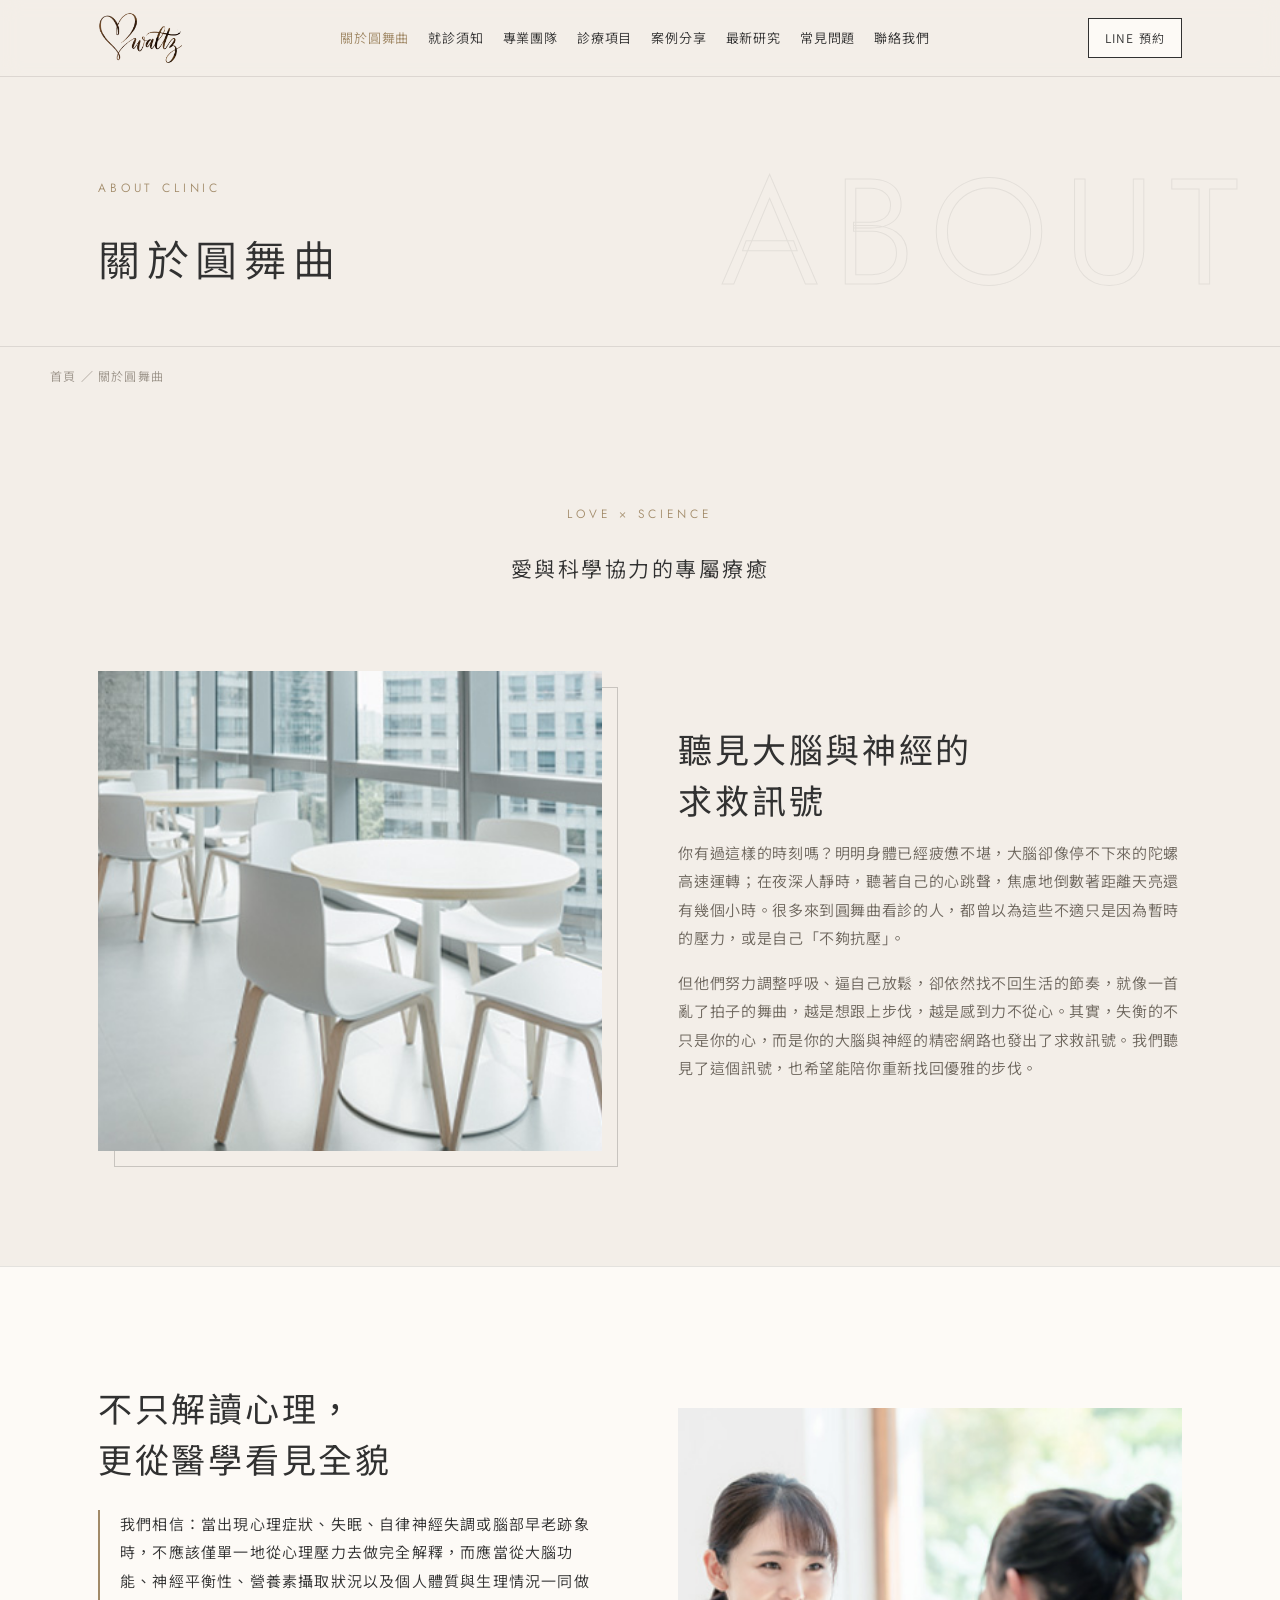
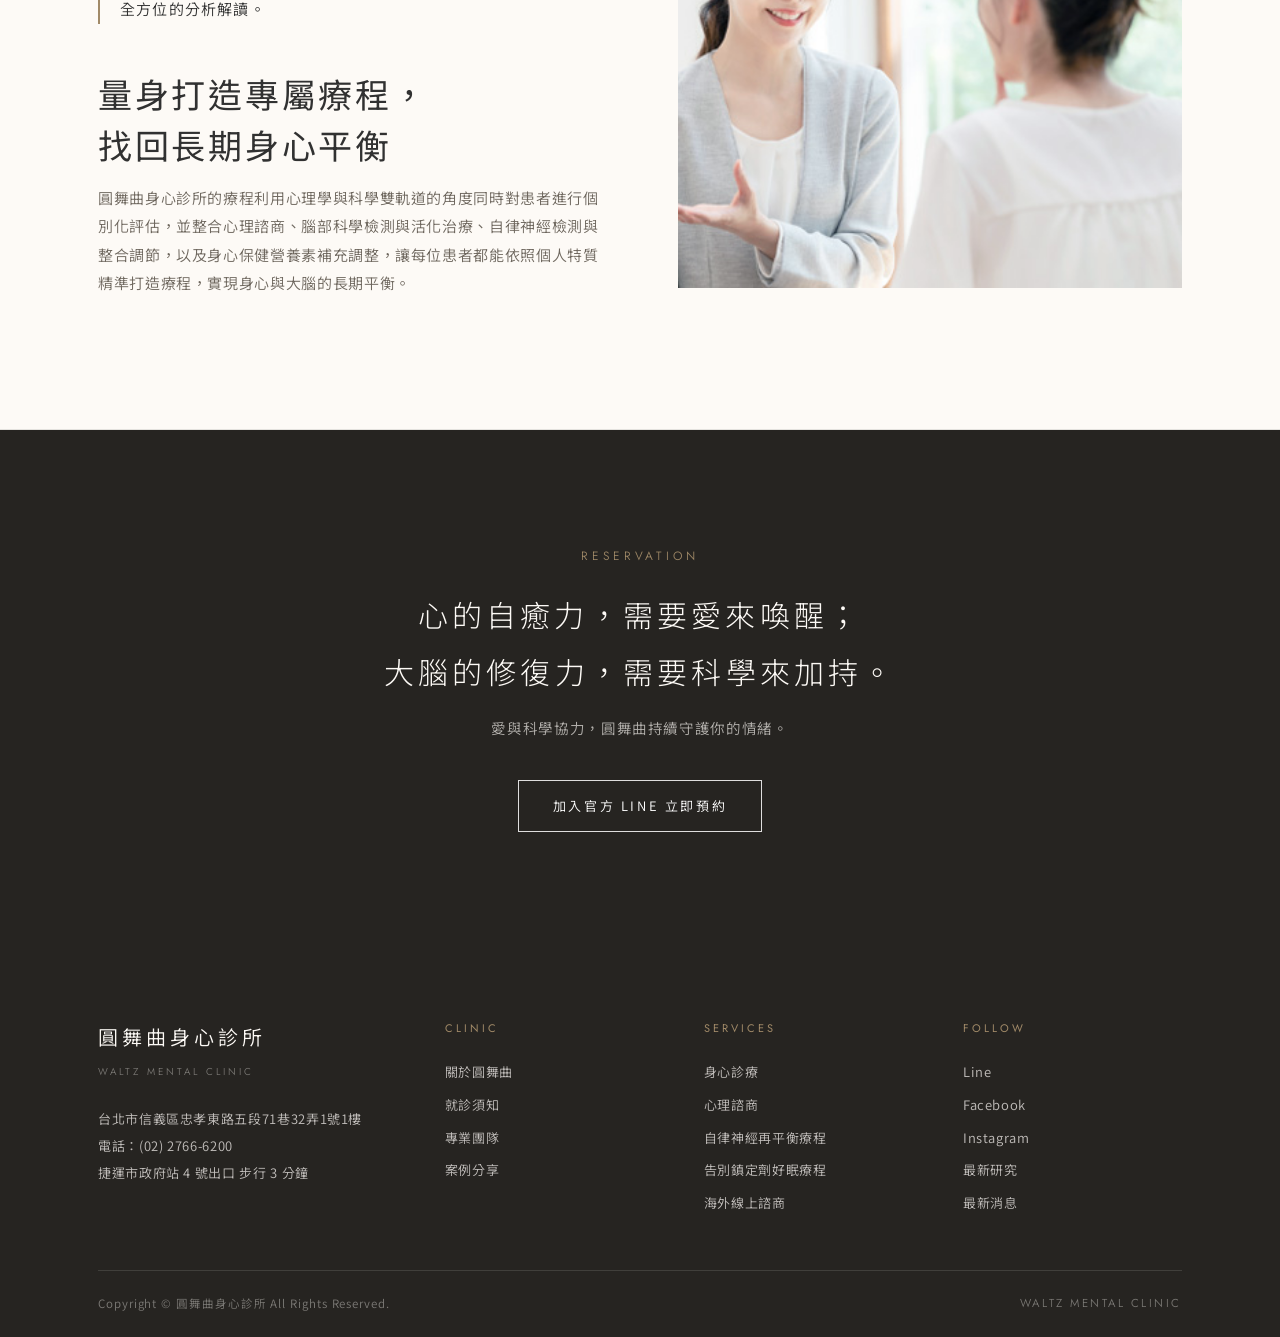
==== about.html @ 3dc19c8d "圓舞曲身心診所網站：補上 css/js/images/media 資源資料夾 Co-Authored-By: Claude Fable 5 <noreply@anthropic.com>" ====
<!DOCTYPE html>
<html lang="zh-Hant">
<head>
<meta charset="UTF-8">
<meta name="viewport" content="width=device-width, initial-scale=1.0">
<title>關於圓舞曲｜圓舞曲身心診所</title>
<link rel="preconnect" href="https://fonts.googleapis.com">
<link href="https://fonts.googleapis.com/css2?family=Jost:wght@300;400;500&family=Noto+Sans+TC:wght@300;400;500&display=swap" rel="stylesheet">
<link rel="stylesheet" href="css/style.css">
</head>
<body>

<header>
  <div class="wrap nav">
    <a class="brand" href="index.html"><img src="images/logo-script.png" alt="Waltz 圓舞曲身心診所"></a>
    <nav class="menu">
      <a href="about.html" class="active">關於圓舞曲</a>
      <a href="instructions.html">就診須知</a>
      <a href="team.html">專業團隊</a>
      <a href="service.html">診療項目</a>
      <a href="cases.html">案例分享</a>
      <a href="blog.html">最新研究</a>
      <a href="faq.html">常見問題</a>
      <a href="contact.html">聯絡我們</a>
    </nav>
    <a class="nav-cta" href="https://line.me/R/ti/p/@098affux" target="_blank">LINE 預約</a>
    <button class="menu-toggle" aria-label="選單">☰</button>
  </div>
</header>

<section class="page-head">
  <div class="wrap">
    <div class="eyebrow">About Clinic</div>
    <h1>關於圓舞曲</h1>
  </div>
  <div class="watermark">About</div>
</section>
<div class="wrap crumbs"><a href="index.html">首頁</a> ／ 關於圓舞曲</div>

<section class="section statement reveal" style="padding-bottom:clamp(48px,6vw,80px)">
  <div class="wrap">
    <div class="eyebrow">Love × Science</div>
    <p>愛與科學協力的專屬療癒</p>
  </div>
</section>

<section class="section" style="padding-top:0">
  <div class="wrap split">
    <div class="pic reveal"><img src="images/about-1.jpg" alt="聽見大腦與神經的求救訊號"></div>
    <div class="txt reveal">
      <h2 class="sec-title">聽見大腦與神經的<br>求救訊號</h2>
      <p>你有過這樣的時刻嗎？明明身體已經疲憊不堪，大腦卻像停不下來的陀螺高速運轉；在夜深人靜時，聽著自己的心跳聲，焦慮地倒數著距離天亮還有幾個小時。很多來到圓舞曲看診的人，都曾以為這些不適只是因為暫時的壓力，或是自己「不夠抗壓」。</p>
      <p>但他們努力調整呼吸、逼自己放鬆，卻依然找不回生活的節奏，就像一首亂了拍子的舞曲，越是想跟上步伐，越是感到力不從心。其實，失衡的不只是你的心，而是你的大腦與神經的精密網路也發出了求救訊號。我們聽見了這個訊號，也希望能陪你重新找回優雅的步伐。</p>
    </div>
  </div>
</section>

<section class="section" style="background:var(--paper); border-top:1px solid var(--line-soft); border-bottom:1px solid var(--line-soft)">
  <div class="wrap split">
    <div class="txt reveal">
      <h2 class="sec-title">不只解讀心理，<br>更從醫學看見全貌</h2>
      <blockquote>我們相信：當出現心理症狀、失眠、自律神經失調或腦部早老跡象時，不應該僅單一地從心理壓力去做完全解釋，而應當從大腦功能、神經平衡性、營養素攝取狀況以及個人體質與生理情況一同做全方位的分析解讀。</blockquote>
      <h2 class="sec-title" style="margin-top:44px">量身打造專屬療程，<br>找回長期身心平衡</h2>
      <p>圓舞曲身心診所的療程利用心理學與科學雙軌道的角度同時對患者進行個別化評估，並整合心理諮商、腦部科學檢測與活化治療、自律神經檢測與整合調節，以及身心保健營養素補充調整，讓每位患者都能依照個人特質精準打造療程，實現身心與大腦的長期平衡。</p>
    </div>
    <div class="pic reveal"><img src="images/about-2.jpg" alt="量身打造專屬療程"></div>
  </div>
</section>

<section class="section cta-band">
  <div class="wrap reveal">
    <div class="eyebrow">Reservation</div>
    <h2>心的自癒力，需要愛來喚醒；<br>大腦的修復力，需要科學來加持。</h2>
    <p>愛與科學協力，圓舞曲持續守護你的情緒。</p>
    <a class="btn light" href="https://line.me/R/ti/p/@098affux" target="_blank">加入官方 LINE 立即預約</a>
  </div>
</section>

<footer>
  <div class="wrap">
    <div class="foot-main">
      <div class="foot-brand">
        <div class="zh">圓舞曲身心診所</div>
        <div class="latin">Waltz Mental Clinic</div>
        <p>台北市信義區忠孝東路五段71巷32弄1號1樓<br>電話：(02) 2766-6200<br>捷運市政府站 4 號出口 步行 3 分鐘</p>
      </div>
      <div>
        <h4>Clinic</h4>
        <ul>
          <li><a href="about.html">關於圓舞曲</a></li>
          <li><a href="instructions.html">就診須知</a></li>
          <li><a href="team.html">專業團隊</a></li>
          <li><a href="cases.html">案例分享</a></li>
        </ul>
      </div>
      <div>
        <h4>Services</h4>
        <ul>
          <li><a href="service.html">身心診療</a></li>
          <li><a href="service.html">心理諮商</a></li>
          <li><a href="service.html">自律神經再平衡療程</a></li>
          <li><a href="service.html">告別鎮定劑好眠療程</a></li>
          <li><a href="service.html">海外線上諮商</a></li>
        </ul>
      </div>
      <div>
        <h4>Follow</h4>
        <ul>
          <li><a href="https://line.me/R/ti/p/@098affux" target="_blank">Line</a></li>
          <li><a href="https://www.facebook.com/waltzmental" target="_blank">Facebook</a></li>
          <li><a href="https://www.instagram.com/waltzmental/" target="_blank">Instagram</a></li>
          <li><a href="blog.html">最新研究</a></li>
          <li><a href="news.html">最新消息</a></li>
        </ul>
      </div>
    </div>
    <div class="foot-bottom">
      <span>Copyright © 圓舞曲身心診所 All Rights Reserved.</span>
      <span class="en">Waltz Mental Clinic</span>
    </div>
  </div>
</footer>

<script src="js/main.js"></script>
</body>
</html>
---- css/style.css ----
/* ============================================================
   圓舞曲身心診所 — Waltz Mental Clinic
   Design system: warm cream / charcoal, editorial minimal
   ============================================================ */

:root{
  --cream:      #F3EEE8;   /* 頁面底色 */
  --paper:      #FDFAF6;   /* 卡片、亮面 */
  --ink:        #313131;   /* 主要文字 */
  --ink-soft:   #6E675E;   /* 次要文字 */
  --ink-faint:  #9C948A;   /* 註記 */
  --line:       rgba(49,49,49,.22);
  --line-soft:  rgba(49,49,49,.12);
  --accent:     #A18A68;   /* 暖金棕，僅點綴 */
  --dark:       #262421;   /* 深色區塊 */
  --font-latin: "Jost", sans-serif;
  --font-tc:    "Noto Sans TC", "PingFang TC", "Microsoft JhengHei", sans-serif;
}

*{ margin:0; padding:0; box-sizing:border-box; }
html{ scroll-behavior:smooth; }
body{
  background:var(--cream);
  color:var(--ink);
  font-family:var(--font-tc);
  font-weight:350;
  font-size:16px;
  line-height:1.9;
  letter-spacing:.04em;
  -webkit-font-smoothing:antialiased;
}
img{ max-width:100%; display:block; }
a{ color:inherit; text-decoration:none; transition:opacity .25s, color .25s, background .25s; }
a:hover{ opacity:.65; }
ul{ list-style:none; }

/* ---------- typography ---------- */
.en{ font-family:var(--font-latin); letter-spacing:.22em; text-transform:uppercase; }
.eyebrow{
  font-family:var(--font-latin);
  font-size:12px; letter-spacing:.32em; text-transform:uppercase;
  color:var(--accent); margin-bottom:18px;
}
h1,h2,h3{ font-weight:400; letter-spacing:.08em; }
.sec-title{ font-size:clamp(24px,3.2vw,34px); line-height:1.5; margin-bottom:14px; }
.sec-sub{ color:var(--ink-soft); font-size:15px; max-width:640px; }

/* ---------- layout ---------- */
.wrap{ max-width:1180px; margin:0 auto; padding:0 clamp(20px,4vw,48px); }
.section{ padding:clamp(72px,9vw,130px) 0; }
.hairline{ border:none; border-top:1px solid var(--line-soft); }

/* ---------- header ---------- */
header{
  position:sticky; top:0; z-index:100;
  background:rgba(243,238,232,.92); backdrop-filter:blur(10px);
  border-bottom:1px solid var(--line-soft);
}
.nav{
  display:flex; align-items:center; justify-content:space-between;
  height:76px;
}
.brand{ display:flex; align-items:center; flex-shrink:0; }
.brand img{ height:52px; width:auto; display:block; }
nav.menu{
  display:flex; gap:clamp(10px,1.5vw,22px);
  font-size:13px; letter-spacing:.06em; white-space:nowrap;
}
nav.menu a.active{ color:var(--accent); }
.nav-cta{
  font-size:12px; letter-spacing:.1em; white-space:nowrap; flex-shrink:0;
  border:1px solid var(--ink); padding:8px 16px;
  background:var(--paper);
}
.nav-cta:hover{ background:var(--ink); color:var(--paper); opacity:1; }
.menu-toggle{ display:none; background:none; border:none; font-size:22px; cursor:pointer; color:var(--ink); }

/* ---------- page head (inner pages, typographic) ---------- */
.page-head{
  padding:clamp(56px,8vw,100px) 0 clamp(30px,4vw,48px);
  border-bottom:1px solid var(--line-soft);
  position:relative; overflow:hidden;
}
.page-head h1{ font-size:clamp(28px,4vw,42px); letter-spacing:.16em; font-weight:350; }
.page-head .watermark{
  position:absolute; right:clamp(-30px,2vw,60px); bottom:-28px;
  font-family:var(--font-latin); font-size:clamp(70px,12vw,150px);
  letter-spacing:.1em; text-transform:uppercase;
  color:transparent; -webkit-text-stroke:1px rgba(49,49,49,.08);
  pointer-events:none; user-select:none; white-space:nowrap;
}
.crumbs{ font-size:12px; color:var(--ink-faint); letter-spacing:.1em; padding:18px 0 0; }
.crumbs a:hover{ color:var(--accent); opacity:1; }

/* ---------- hero (home, video banner: text left / video right) ---------- */
.hero-v{
  position:relative; height:clamp(300px,36vw,400px);
  overflow:hidden; border-bottom:1px solid var(--line-soft);
  background:var(--cream);
}
.hero-v video{
  position:absolute; top:0; right:0; height:100%; width:62%;
  object-fit:cover; object-position:center;
  filter:sepia(.08) saturate(.92);
}
.hero-v .veil{
  position:absolute; inset:0;
  background:
    linear-gradient(90deg, var(--cream) 34%, rgba(243,238,232,.55) 46%, rgba(243,238,232,0) 60%),
    linear-gradient(to bottom, rgba(243,238,232,0) 82%, rgba(243,238,232,.5) 100%);
}
.hero-v .txt{
  position:relative; z-index:2; height:100%;
  display:flex; align-items:center;
}
.hero-v .txt .wrap{ width:100%; }
.hero-v h1{
  font-size:clamp(26px,3.4vw,38px); line-height:1.6;
  letter-spacing:.14em; margin-bottom:16px; font-weight:300; color:var(--ink);
}
.hero-v h1 .accent{ color:var(--accent); }
.hero-v p{
  font-size:14.5px; line-height:2.1; color:var(--ink-soft);
  margin-bottom:26px; max-width:430px;
}
.hero-v .rule{ width:48px; height:1px; background:var(--accent); margin:0 0 18px; }
@media (max-width:760px){
  .hero-v{ height:auto; }
  .hero-v video{ position:relative; width:100%; height:220px; display:block; }
  .hero-v .veil{ background:linear-gradient(to top, var(--cream) 4%, rgba(243,238,232,0) 40%); }
  .hero-v .txt{ padding:30px 0 44px; }
}

/* ---------- hero (home, editorial) ---------- */
.hero{
  position:relative; overflow:hidden;
  padding:clamp(70px,9vw,130px) 0 clamp(70px,9vw,120px);
  background:
    radial-gradient(ellipse 900px 480px at 82% 18%, rgba(161,138,104,.12), transparent 65%),
    var(--cream);
  border-bottom:1px solid var(--line-soft);
}
.hero .watermark{
  position:absolute; left:50%; transform:translateX(-50%);
  bottom:-34px;
  font-family:var(--font-latin); font-size:clamp(90px,16vw,210px);
  letter-spacing:.12em; text-transform:uppercase;
  color:transparent; -webkit-text-stroke:1px rgba(49,49,49,.07);
  pointer-events:none; user-select:none; white-space:nowrap;
}
.hero-grid{ display:grid; grid-template-columns:1.1fr .9fr; gap:clamp(40px,7vw,100px); align-items:center; }
.hero-copy h1{ font-size:clamp(32px,4.8vw,52px); line-height:1.65; letter-spacing:.14em; margin-bottom:26px; font-weight:300; }
.hero-copy h1 .accent{ color:var(--accent); }
.hero-copy p{ font-size:15.5px; line-height:2.2; color:var(--ink-soft); margin-bottom:40px; max-width:440px; }
.hero-copy .rule{ width:56px; height:1px; background:var(--accent); margin:0 0 30px; }
.hero-pic{ position:relative; }
.hero-pic img{
  width:100%; height:clamp(340px,42vw,520px); object-fit:cover;
}
.hero-pic::before{
  content:""; position:absolute; top:-18px; right:-18px; left:38px; bottom:38px;
  border:1px solid var(--line); z-index:0;
}
.hero-pic img{ position:relative; z-index:1; }
.hero-pic .caption{
  position:absolute; z-index:2; left:-10px; bottom:-14px;
  background:var(--paper); border:1px solid var(--line-soft);
  padding:10px 22px; font-family:var(--font-latin);
  font-size:10.5px; letter-spacing:.3em; text-transform:uppercase; color:var(--ink-soft);
}

/* ---------- unified warm tone for photos ---------- */
.split .pic img, .card .thumb img, .doctor-hero .pic img,
.article .lead-img img, .hero-pic img{
  filter:sepia(.22) saturate(.72) contrast(.97) brightness(1.03);
}

/* ---------- buttons ---------- */
.btn{
  display:inline-block; font-size:13px; letter-spacing:.2em;
  border:1px solid var(--ink); padding:13px 34px;
  background:transparent; color:var(--ink); cursor:pointer;
}
.btn:hover{ background:var(--ink); color:var(--paper); opacity:1; }
.btn.light{ border-color:rgba(255,255,255,.85); color:#fff; }
.btn.light:hover{ background:var(--paper); color:var(--ink); border-color:var(--paper); }
.btn.solid{ background:var(--ink); color:var(--paper); }
.btn.solid:hover{ background:var(--accent); border-color:var(--accent); }
.textlink{
  font-size:13px; letter-spacing:.18em; color:var(--ink);
  border-bottom:1px solid var(--line); padding-bottom:5px;
}
.textlink:hover{ color:var(--accent); border-color:var(--accent); opacity:1; }

/* ---------- statement (opening philosophy) ---------- */
.statement{ text-align:center; }
.statement p{
  font-size:clamp(17px,2.2vw,21px); line-height:2.4; letter-spacing:.12em;
  color:var(--ink); max-width:760px; margin:0 auto;
}
.statement .accent{ color:var(--accent); }

/* ---------- signature programs ---------- */
.programs{ display:grid; grid-template-columns:repeat(3,1fr); gap:1px; background:var(--line-soft); border:1px solid var(--line-soft); }
.program{ background:var(--paper); padding:46px 34px 42px; display:flex; flex-direction:column; }
.program .num{ font-family:var(--font-latin); font-size:12px; letter-spacing:.3em; color:var(--accent); margin-bottom:20px; }
.program h3{ font-size:19px; letter-spacing:.12em; margin-bottom:6px; }
.program .latin{ font-family:var(--font-latin); font-size:11px; letter-spacing:.24em; text-transform:uppercase; color:var(--ink-faint); margin-bottom:18px; }
.program p{ font-size:14px; color:var(--ink-soft); line-height:2; flex:1; margin-bottom:26px; }

/* ---------- split section ---------- */
.split{ display:grid; grid-template-columns:1fr 1fr; gap:clamp(36px,6vw,90px); align-items:center; }
.split .pic{ position:relative; }
.split .pic img{ width:100%; height:clamp(320px,38vw,480px); object-fit:cover; filter:saturate(.85); }
.split .pic::after{
  content:""; position:absolute; top:16px; left:16px; right:-16px; bottom:-16px;
  border:1px solid var(--line); z-index:-1;
}
.split .txt p{ color:var(--ink-soft); font-size:15px; margin-bottom:16px; }
.split .txt blockquote{
  border-left:2px solid var(--accent); padding-left:20px; margin:26px 0;
  color:var(--ink); font-size:15px; letter-spacing:.08em;
}

/* ---------- services grid ---------- */
.svc-grid{ display:grid; grid-template-columns:repeat(auto-fill,minmax(210px,1fr)); gap:14px; }
.svc-item{
  background:var(--paper); border:1px solid var(--line-soft);
  padding:26px 22px; font-size:14.5px; letter-spacing:.1em;
  display:flex; justify-content:space-between; align-items:center;
}
.svc-item span.arr{ font-family:var(--font-latin); color:var(--accent); }
.svc-item:hover{ border-color:var(--accent); opacity:1; }

/* ---------- cards (news / blog) ---------- */
.cards{ display:grid; grid-template-columns:repeat(auto-fit,minmax(280px,1fr)); gap:28px; }
.card{ background:var(--paper); border:1px solid var(--line-soft); display:flex; flex-direction:column; }
.card .thumb{ overflow:hidden; }
.card .thumb img{ width:100%; height:210px; object-fit:cover; filter:saturate(.85); transition:transform .6s; }
.card:hover .thumb img{ transform:scale(1.04); }
.card .body{ padding:26px 26px 30px; flex:1; display:flex; flex-direction:column; }
.card .date{ font-family:var(--font-latin); font-size:11px; letter-spacing:.24em; color:var(--accent); margin-bottom:12px; }
.card h3{ font-size:16.5px; line-height:1.8; margin-bottom:12px; }
.card p{ font-size:13.5px; color:var(--ink-soft); flex:1; display:-webkit-box; -webkit-line-clamp:3; -webkit-box-orient:vertical; overflow:hidden; }

/* ---------- list rows (news list) ---------- */
.rows .row{
  display:flex; gap:28px; align-items:baseline;
  padding:26px 6px; border-bottom:1px solid var(--line-soft);
}
.rows .row .date{ font-family:var(--font-latin); font-size:12px; letter-spacing:.18em; color:var(--accent); white-space:nowrap; }
.rows .row h3{ font-size:15.5px; font-weight:400; }

/* ---------- dark CTA band ---------- */
.cta-band{ background:var(--dark); color:var(--paper); text-align:center; }
.cta-band .eyebrow{ color:var(--accent); }
.cta-band h2{ font-size:clamp(22px,3vw,30px); line-height:1.9; letter-spacing:.14em; margin-bottom:14px; font-weight:300; }
.cta-band p{ color:rgba(253,250,246,.65); font-size:14.5px; max-width:560px; margin:0 auto 38px; }

/* ---------- tables ---------- */
.table-scroll{ overflow-x:auto; }
table.tbl{ width:100%; border-collapse:collapse; background:var(--paper); font-size:14px; min-width:640px; }
table.tbl th, table.tbl td{
  border:1px solid var(--line-soft); padding:14px 16px; text-align:center;
  font-weight:400; letter-spacing:.06em;
}
table.tbl thead th{ background:var(--dark); color:var(--paper); font-size:13px; letter-spacing:.14em; }
table.tbl td.head{ background:#EAE3D9; }
table.tbl td.rest{ color:var(--ink-faint); }

/* ---------- steps ---------- */
.steps{ counter-reset:step; display:grid; gap:14px; }
.step{
  background:var(--paper); border:1px solid var(--line-soft);
  padding:30px 34px; display:flex; gap:30px; align-items:flex-start;
}
.step .no{ font-family:var(--font-latin); font-size:26px; color:var(--accent); letter-spacing:.1em; min-width:56px; }
.step h3{ font-size:16.5px; margin-bottom:8px; }
.step p{ font-size:14px; color:var(--ink-soft); }
.step ul{ margin-top:8px; }
.step li{ font-size:14px; color:var(--ink-soft); padding-left:16px; position:relative; }
.step li::before{ content:"—"; position:absolute; left:0; color:var(--accent); }

/* ---------- info blocks ---------- */
.info-cols{ display:grid; grid-template-columns:repeat(auto-fit,minmax(260px,1fr)); gap:14px; }
.info-box{ background:var(--paper); border:1px solid var(--line-soft); padding:32px 30px; }
.info-box h3{ font-size:15.5px; letter-spacing:.14em; margin-bottom:14px; color:var(--ink); display:flex; align-items:center; gap:10px; }
.info-box h3::before{ content:""; width:18px; height:1px; background:var(--accent); }
.info-box p, .info-box li{ font-size:13.8px; color:var(--ink-soft); }
.info-box li{ padding:4px 0; }

/* notice / highlight */
.notice{
  background:var(--paper); border:1px solid var(--line);
  padding:34px 36px; margin-top:34px;
}
.notice h3{ font-size:16px; letter-spacing:.14em; margin-bottom:12px; color:var(--accent); }
.notice p{ font-size:14px; color:var(--ink-soft); }

/* ---------- FAQ accordion ---------- */
.faq-item{ border-bottom:1px solid var(--line-soft); }
.faq-item summary{
  cursor:pointer; list-style:none; padding:26px 44px 26px 6px;
  font-size:15.5px; letter-spacing:.08em; position:relative;
}
.faq-item summary::-webkit-details-marker{ display:none; }
.faq-item summary::after{
  content:"+"; position:absolute; right:10px; top:50%; transform:translateY(-50%);
  font-family:var(--font-latin); font-size:20px; color:var(--accent);
}
.faq-item[open] summary::after{ content:"—"; font-size:14px; }
.faq-item .ans{ padding:0 6px 30px; color:var(--ink-soft); font-size:14.5px; max-width:820px; }

/* ---------- team ---------- */
.doctor-hero{ display:grid; grid-template-columns:minmax(280px,420px) 1fr; gap:clamp(36px,6vw,80px); align-items:start; }
.doctor-hero .pic img{ width:100%; object-fit:cover; filter:saturate(.85); }
.quote{
  font-size:clamp(16px,2vw,19px); letter-spacing:.14em; line-height:2.2;
  color:var(--ink); border-left:2px solid var(--accent); padding-left:22px; margin:22px 0 26px;
}
.tag-list{ display:flex; flex-wrap:wrap; gap:10px; margin:20px 0 30px; }
.tag{ border:1px solid var(--line); background:var(--paper); font-size:12.5px; letter-spacing:.1em; padding:7px 16px; color:var(--ink-soft); }

/* credential columns */
.creds{ display:grid; grid-template-columns:repeat(auto-fit,minmax(280px,1fr)); gap:14px; margin-top:40px; }

/* ---------- article ---------- */
.article{ max-width:780px; margin:0 auto; }
.article .meta{ font-family:var(--font-latin); font-size:12px; letter-spacing:.2em; color:var(--accent); margin-bottom:16px; }
.article h1{ font-size:clamp(24px,3.4vw,32px); line-height:1.7; margin-bottom:34px; }
.article .lead-img img{ width:100%; margin:0 0 40px; }
.article h2{ font-size:20px; letter-spacing:.1em; margin:52px 0 18px; padding-bottom:12px; border-bottom:1px solid var(--line-soft); }
.article h3{ font-size:16.5px; margin:30px 0 8px; color:var(--ink); }
.article p{ color:var(--ink-soft); font-size:15px; margin-bottom:18px; }
.article ul{ margin:0 0 22px; }
.article li{ color:var(--ink-soft); font-size:15px; padding:5px 0 5px 20px; position:relative; }
.article li::before{ content:"—"; position:absolute; left:0; color:var(--accent); }
.article .callout{
  background:var(--paper); border-left:2px solid var(--accent);
  padding:22px 26px; margin:30px 0; font-size:14.5px; color:var(--ink);
}
.author-box{
  display:flex; gap:22px; align-items:center; background:var(--paper);
  border:1px solid var(--line-soft); padding:28px 30px; margin-top:60px;
}
.author-box img{ width:64px; height:64px; border-radius:50%; object-fit:cover; }
.author-box h3{ font-size:15px; margin-bottom:6px; }
.author-box p{ font-size:13px; color:var(--ink-soft); margin:0; }

/* ---------- GAD-7 quiz ---------- */
.quiz{ background:var(--paper); border:1px solid var(--line-soft); padding:clamp(28px,4vw,48px); }
.quiz .scale{ font-size:12.5px; color:var(--ink-faint); margin-bottom:26px; letter-spacing:.06em; }
.q-row{ padding:18px 0; border-bottom:1px solid var(--line-soft); display:flex; flex-wrap:wrap; gap:14px; align-items:center; justify-content:space-between; }
.q-row .q{ font-size:14.5px; flex:1 1 320px; }
.q-opts{ display:flex; gap:8px; }
.q-opts label{
  border:1px solid var(--line); width:38px; height:38px; display:flex;
  align-items:center; justify-content:center; font-family:var(--font-latin);
  font-size:14px; cursor:pointer; background:var(--cream); color:var(--ink-soft);
}
.q-opts input{ display:none; }
.q-opts input:checked + span{ }
.q-opts label:has(input:checked){ background:var(--ink); color:var(--paper); border-color:var(--ink); }
.quiz-result{ margin-top:30px; text-align:center; }
.quiz-result .score{ font-family:var(--font-latin); font-size:40px; color:var(--accent); letter-spacing:.1em; }
.quiz-result .verdict{ font-size:15px; letter-spacing:.14em; margin-top:6px; }

/* ---------- contact ---------- */
.contact-grid{ display:grid; grid-template-columns:1fr 1.2fr; gap:clamp(36px,6vw,80px); }
.field{ margin-bottom:22px; }
.field label{ display:block; font-size:12.5px; letter-spacing:.2em; color:var(--ink-soft); margin-bottom:8px; }
.field input, .field textarea{
  width:100%; background:var(--paper); border:1px solid var(--line);
  padding:13px 16px; font-family:var(--font-tc); font-size:14.5px; color:var(--ink);
  outline:none;
}
.field input:focus, .field textarea:focus{ border-color:var(--accent); }

/* ---------- footer ---------- */
footer{ background:var(--dark); color:rgba(253,250,246,.72); margin-top:0; }
.foot-main{ display:grid; grid-template-columns:1.4fr 1fr 1fr 1fr; gap:40px; padding:70px 0 50px; }
.foot-brand .zh{ color:var(--paper); font-size:20px; letter-spacing:.2em; margin-bottom:6px; }
.foot-brand .latin{ font-family:var(--font-latin); font-size:10px; letter-spacing:.3em; text-transform:uppercase; color:rgba(253,250,246,.4); margin-bottom:24px; }
.foot-brand p{ font-size:13px; line-height:2.1; }
footer h4{ font-family:var(--font-latin); font-size:11px; letter-spacing:.28em; text-transform:uppercase; color:var(--accent); margin-bottom:18px; font-weight:400; }
footer li{ padding:4px 0; font-size:13px; }
footer a:hover{ color:var(--paper); opacity:1; }
.foot-bottom{
  border-top:1px solid rgba(253,250,246,.12);
  padding:22px 0; font-size:11.5px; letter-spacing:.08em;
  display:flex; justify-content:space-between; flex-wrap:wrap; gap:10px;
  color:rgba(253,250,246,.4);
}

/* ---------- reveal animation ---------- */
.reveal{ opacity:0; transform:translateY(26px); transition:opacity .9s ease, transform .9s ease; }
.reveal.on{ opacity:1; transform:none; }

/* ---------- responsive ---------- */
@media (max-width: 1180px){
  nav.menu{
    display:none; position:absolute; top:76px; left:0; right:0;
    background:var(--cream); border-bottom:1px solid var(--line-soft);
    flex-direction:column; gap:0; padding:10px 0; white-space:normal;
  }
  nav.menu.open{ display:flex; }
  nav.menu a{ padding:13px clamp(20px,4vw,48px); border-top:1px solid var(--line-soft); }
  .menu-toggle{ display:block; }
}
@media (max-width: 900px){
  .nav-cta{ display:none; }
  .programs{ grid-template-columns:1fr; }
  .split, .contact-grid, .doctor-hero, .hero-grid{ grid-template-columns:1fr; }
  .hero-pic::before{ display:none; }
  .split .pic::after{ display:none; }
  .foot-main{ grid-template-columns:1fr 1fr; }
}
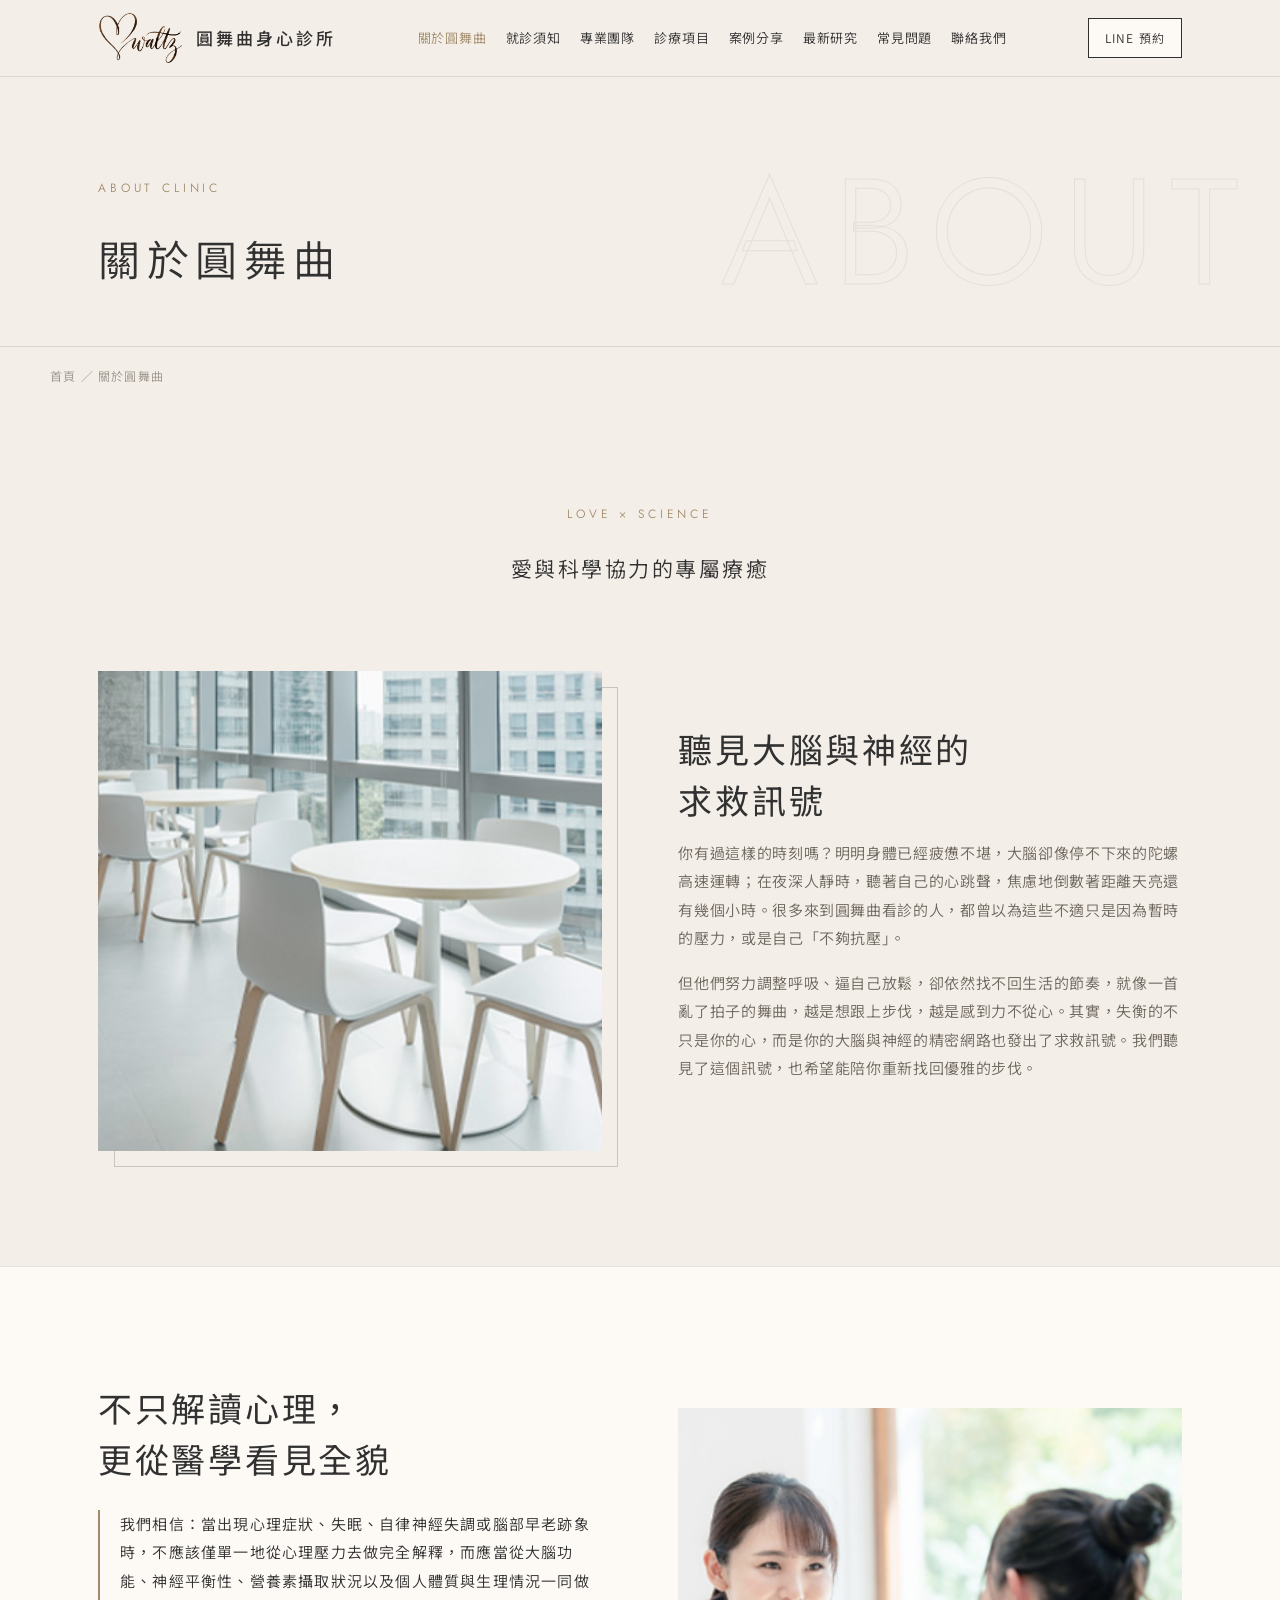
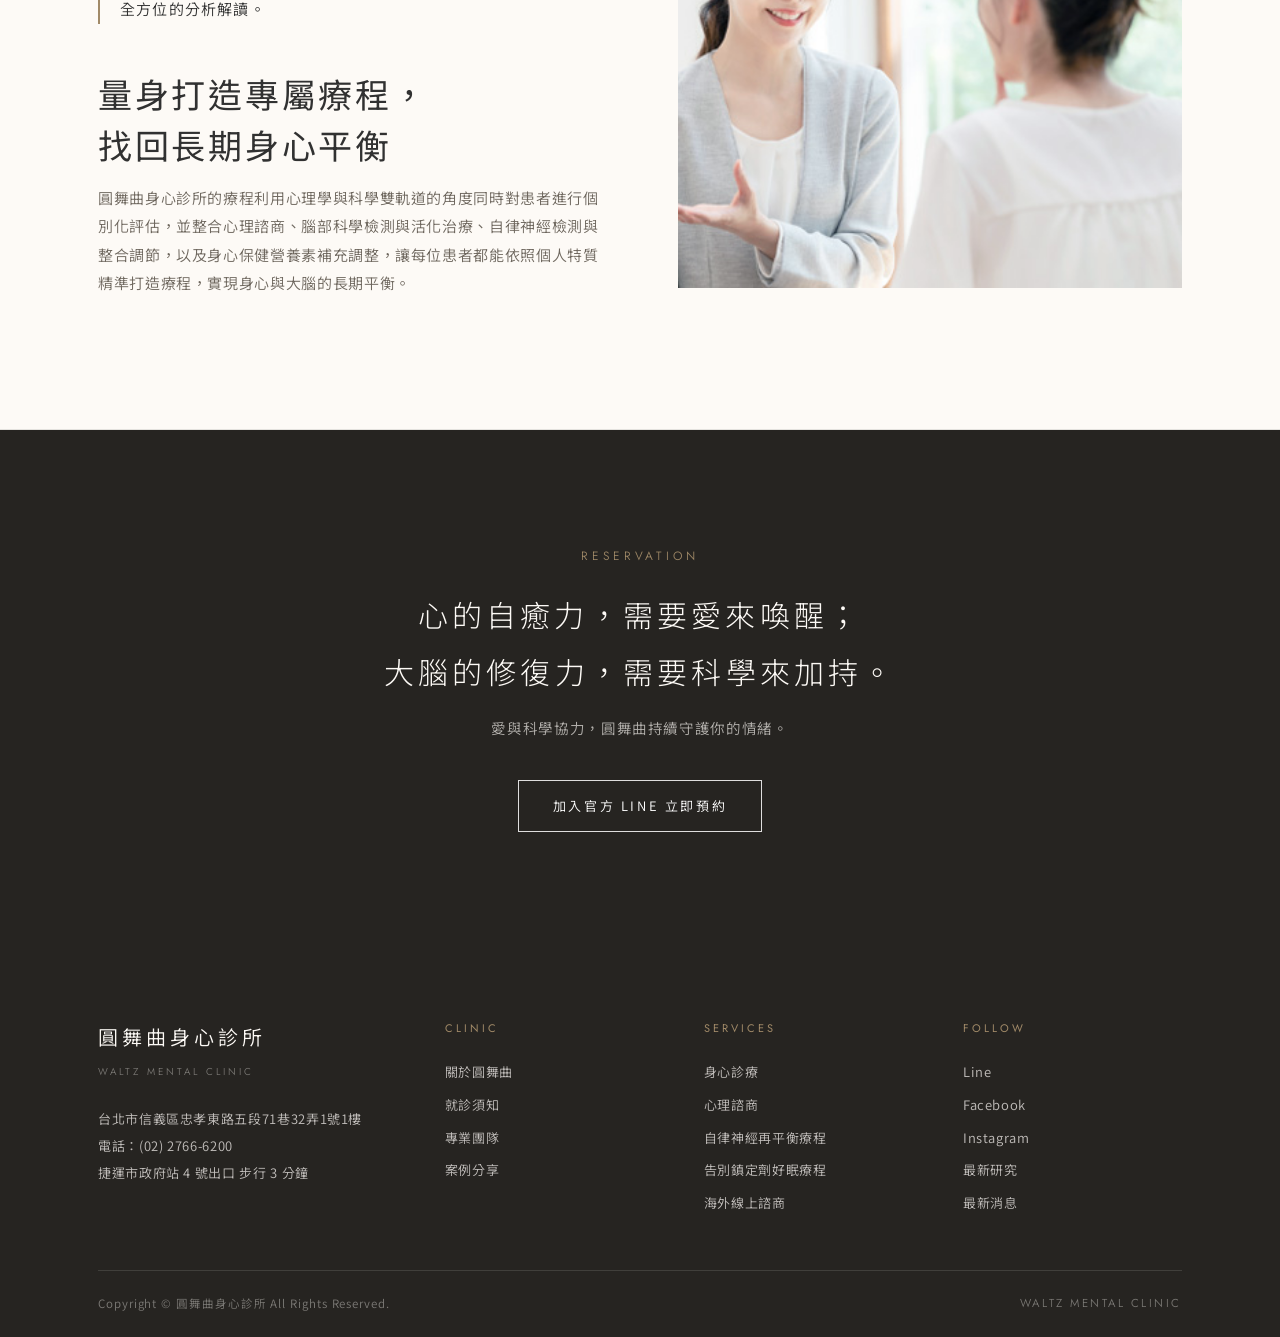
==== commit afa925b2: "頁首 Logo 旁加上「圓舞曲身心診所」文字 Co-Authored-By: Claude Fable 5 <noreply@anthropic.com>" ====
--- a/about.html
+++ b/about.html
@@ -12,7 +12,7 @@
 
 <header>
   <div class="wrap nav">
-    <a class="brand" href="index.html"><img src="images/logo-script.png" alt="Waltz 圓舞曲身心診所"></a>
+    <a class="brand" href="index.html"><img src="images/logo-script.png" alt="Waltz 圓舞曲身心診所"><span class="brand-name">圓舞曲身心診所</span></a>
     <nav class="menu">
       <a href="about.html" class="active">關於圓舞曲</a>
       <a href="instructions.html">就診須知</a>
--- a/css/style.css
+++ b/css/style.css
@@ -60,8 +60,13 @@
   display:flex; align-items:center; justify-content:space-between;
   height:76px;
 }
-.brand{ display:flex; align-items:center; flex-shrink:0; }
+.brand{ display:flex; align-items:center; gap:14px; flex-shrink:0; }
 .brand img{ height:52px; width:auto; display:block; }
+.brand .brand-name{
+  font-size:17px; letter-spacing:.18em; font-weight:500;
+  color:var(--ink); white-space:nowrap;
+}
+@media (max-width:480px){ .brand .brand-name{ display:none; } }
 nav.menu{
   display:flex; gap:clamp(10px,1.5vw,22px);
   font-size:13px; letter-spacing:.06em; white-space:nowrap;
